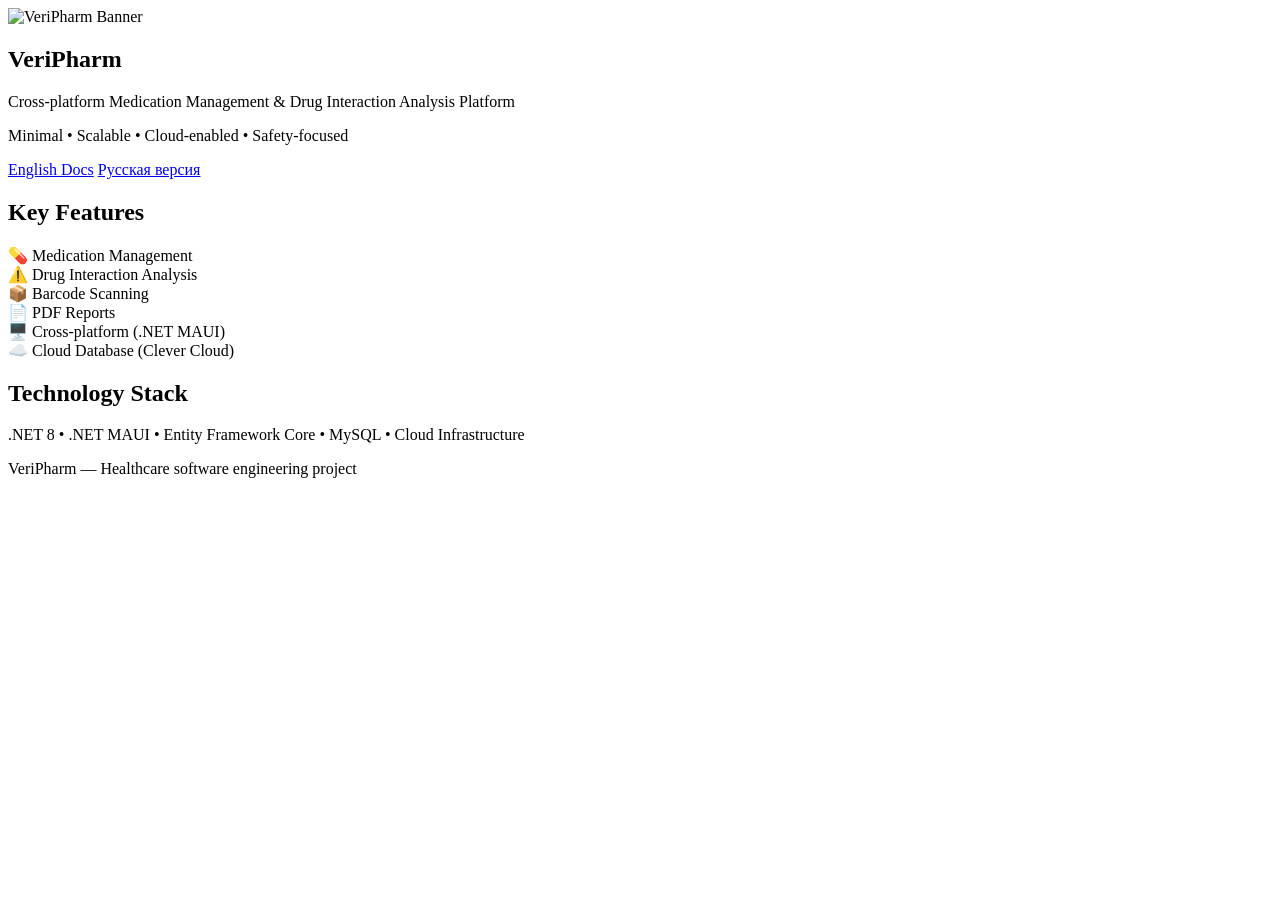
==== site/index.html @ c9366f26 "Rename index.html to site/index.html" ====
<!DOCTYPE html>
<html lang="en">
<head>
  <meta charset="UTF-8" />
  <meta name="viewport" content="width=device-width, initial-scale=1.0"/>
  <title>VeriPharm</title>
  <link rel="stylesheet" href="styles.css">
</head>

<body>

  <!-- HERO -->
  <section class="hero">
    <img src="assets/banner.png" alt="VeriPharm Banner" class="banner"/>

    <h1>VeriPharm</h1>

    <p class="subtitle">
      Cross-platform Medication Management & Drug Interaction Analysis Platform
    </p>

    <p class="tagline">
      Minimal • Scalable • Cloud-enabled • Safety-focused
    </p>

    <div class="buttons">
      <a href="README.en.md" class="btn">English Docs</a>
      <a href="README.ru.md" class="btn secondary">Русская версия</a>
    </div>
  </section>

  <!-- FEATURES -->
  <section class="section">
    <h2>Key Features</h2>

    <div class="grid">
      <div class="card">💊 Medication Management</div>
      <div class="card">⚠️ Drug Interaction Analysis</div>
      <div class="card">📦 Barcode Scanning</div>
      <div class="card">📄 PDF Reports</div>
      <div class="card">🖥️ Cross-platform (.NET MAUI)</div>
      <div class="card">☁️ Cloud Database (Clever Cloud)</div>
    </div>
  </section>

  <!-- STACK -->
  <section class="section dark">
    <h2>Technology Stack</h2>

    <p>.NET 8 • .NET MAUI • Entity Framework Core • MySQL • Cloud Infrastructure</p>
  </section>

  <!-- FOOTER -->
  <footer>
    <p>VeriPharm — Healthcare software engineering project</p>
  </footer>

</body>
</html>
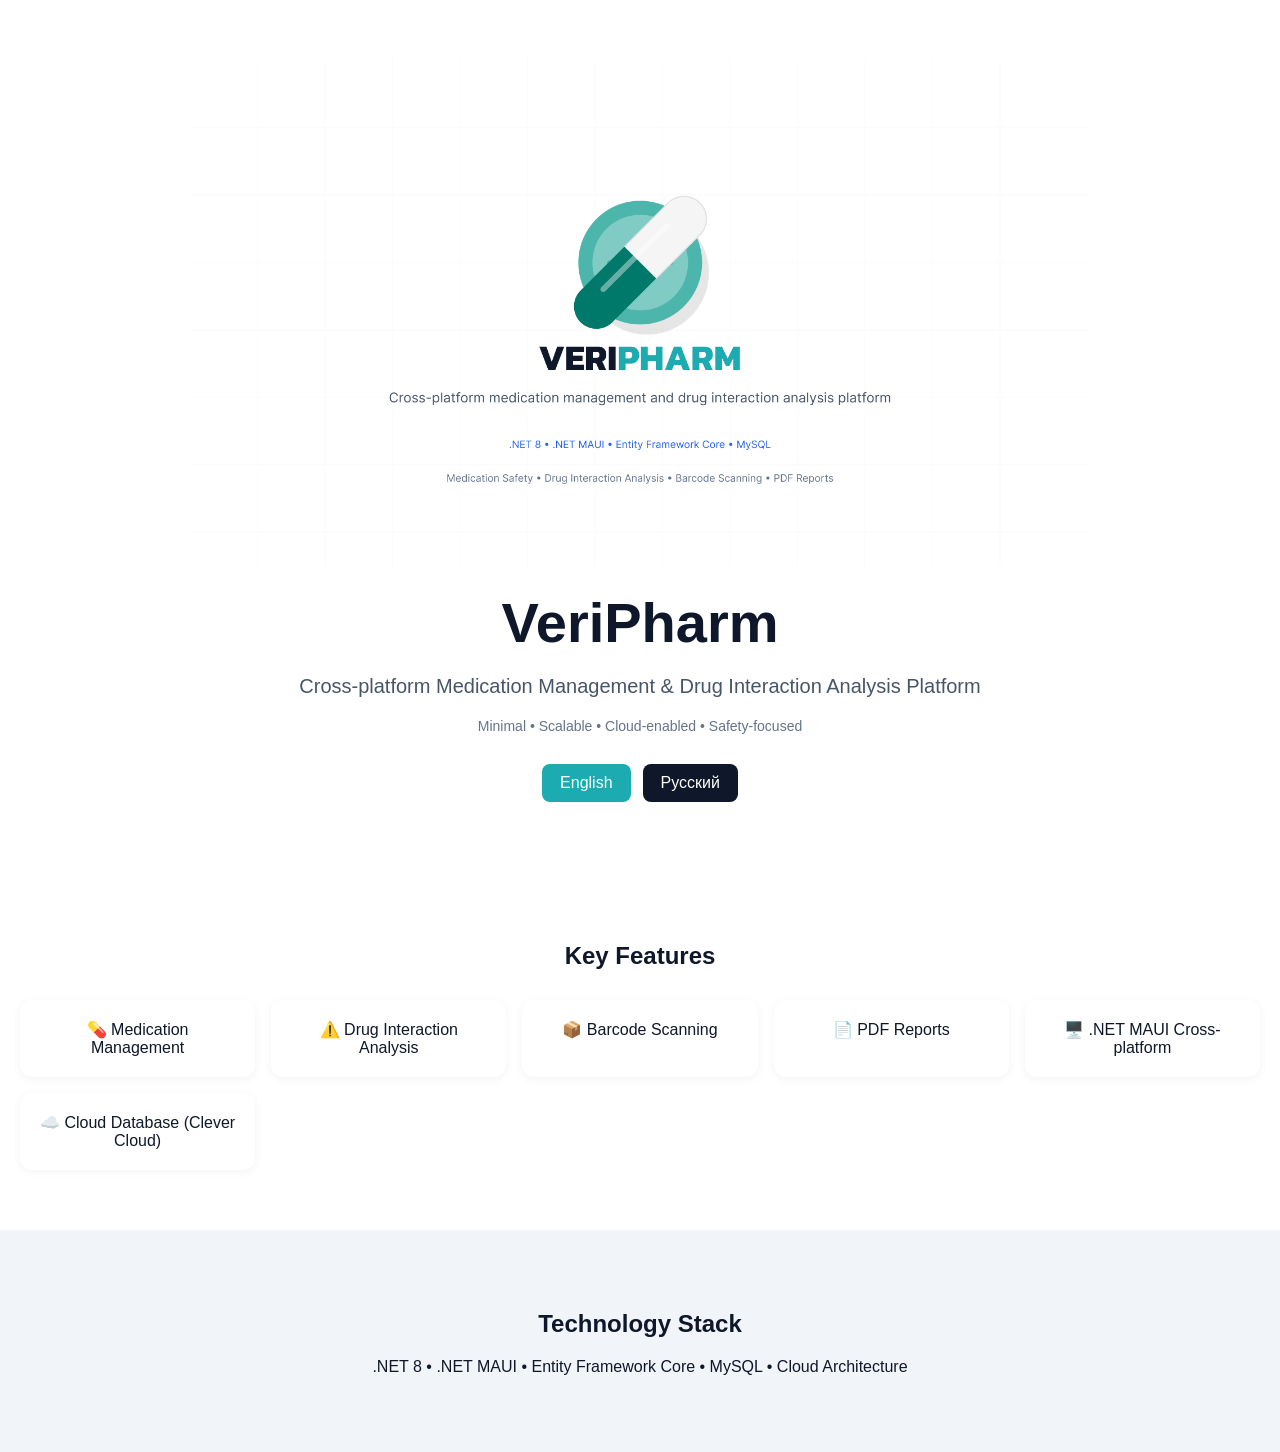
==== commit 911666c7: "Add site sub-pages" ====
--- a/site/index.html
+++ b/site/index.html
@@ -9,9 +9,9 @@
 
 <body>
 
-  <!-- HERO -->
   <section class="hero">
-    <img src="assets/banner.png" alt="VeriPharm Banner" class="banner"/>
+
+    <img src="site_assets/banner.png" alt="VeriPharm Banner" class="banner"/>
 
     <h1>VeriPharm</h1>
 
@@ -24,12 +24,12 @@
     </p>
 
     <div class="buttons">
-      <a href="README.en.md" class="btn">English Docs</a>
-      <a href="README.ru.md" class="btn secondary">Русская версия</a>
+      <a href="en.html" class="btn">English</a>
+      <a href="ru.html" class="btn secondary">Русский</a>
     </div>
+
   </section>
 
-  <!-- FEATURES -->
   <section class="section">
     <h2>Key Features</h2>
 
@@ -38,22 +38,15 @@
       <div class="card">⚠️ Drug Interaction Analysis</div>
       <div class="card">📦 Barcode Scanning</div>
       <div class="card">📄 PDF Reports</div>
-      <div class="card">🖥️ Cross-platform (.NET MAUI)</div>
+      <div class="card">🖥️ .NET MAUI Cross-platform</div>
       <div class="card">☁️ Cloud Database (Clever Cloud)</div>
     </div>
   </section>
 
-  <!-- STACK -->
   <section class="section dark">
     <h2>Technology Stack</h2>
-
-    <p>.NET 8 • .NET MAUI • Entity Framework Core • MySQL • Cloud Infrastructure</p>
+    <p>.NET 8 • .NET MAUI • Entity Framework Core • MySQL • Cloud Architecture</p>
   </section>
 
-  <!-- FOOTER -->
-  <footer>
-    <p>VeriPharm — Healthcare software engineering project</p>
-  </footer>
-
 </body>
-</html>
+</html>
--- a/site/styles.css
+++ b/site/styles.css
@@ -0,0 +1,74 @@
+body {
+  margin: 0;
+  font-family: Inter, Segoe UI, Arial, sans-serif;
+  background: #ffffff;
+  color: #0f172a;
+}
+
+.hero {
+  text-align: center;
+  padding: 60px 20px;
+}
+
+.banner {
+  max-width: 900px;
+  width: 100%;
+  border-radius: 12px;
+}
+
+h1 {
+  font-size: 56px;
+  margin: 20px 0 10px;
+}
+
+.subtitle {
+  font-size: 20px;
+  color: #475569;
+}
+
+.tagline {
+  font-size: 14px;
+  color: #64748b;
+  margin-bottom: 30px;
+}
+
+.buttons {
+  display: flex;
+  justify-content: center;
+  gap: 12px;
+}
+
+.btn {
+  padding: 10px 18px;
+  border-radius: 8px;
+  background: #1cabb0;
+  color: white;
+  text-decoration: none;
+}
+
+.btn.secondary {
+  background: #0f172a;
+}
+
+.section {
+  padding: 60px 20px;
+  text-align: center;
+}
+
+.section.dark {
+  background: #f1f5f9;
+}
+
+.grid {
+  display: grid;
+  grid-template-columns: repeat(auto-fit, minmax(220px, 1fr));
+  gap: 16px;
+  margin-top: 30px;
+}
+
+.card {
+  background: white;
+  padding: 20px;
+  border-radius: 12px;
+  box-shadow: 0 2px 10px rgba(0,0,0,0.05);
+}
